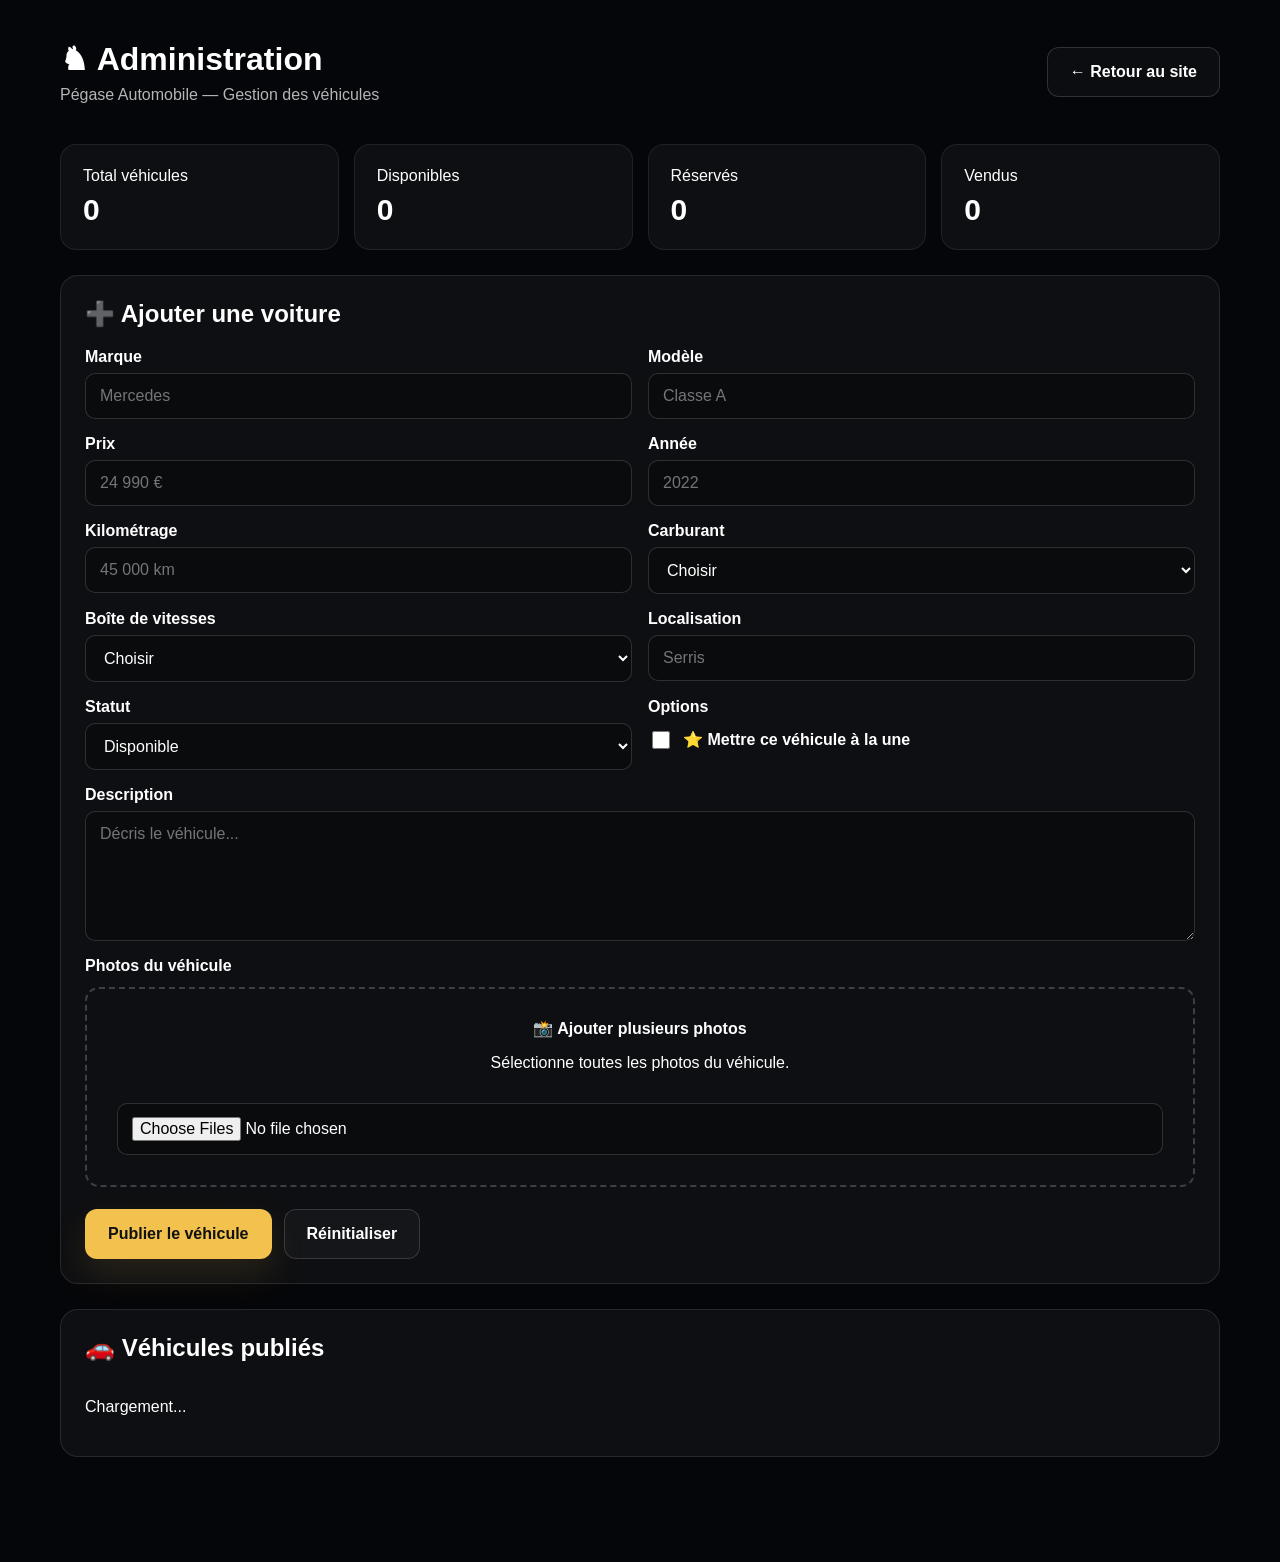
==== admin.html @ f84ac426 "Create     admin.html" ====
<!DOCTYPE html>
<html lang="fr">
<head>
  <meta charset="UTF-8">
  <meta name="viewport" content="width=device-width, initial-scale=1.0">

  <title>Administration | Pégase Automobile</title>

  <link rel="stylesheet" href="style.css">

  <style>
    body {
      min-height: 100vh;
    }

    .admin-page {
      max-width: 1200px;
      margin: 0 auto;
      padding: 40px 20px 80px;
    }

    .admin-top {
      display: flex;
      justify-content: space-between;
      align-items: center;
      gap: 20px;
      margin-bottom: 40px;
    }

    .admin-title h1 {
      margin: 0 0 8px;
    }

    .admin-title p {
      margin: 0;
      opacity: .7;
    }

    .admin-actions {
      display: flex;
      gap: 10px;
      flex-wrap: wrap;
    }

    .admin-card {
      background: rgba(255,255,255,.04);
      border: 1px solid rgba(255,255,255,.1);
      border-radius: 18px;
      padding: 24px;
      margin-bottom: 25px;
    }

    .admin-card h2 {
      margin-top: 0;
    }

    .stats {
      display: grid;
      grid-template-columns: repeat(4, 1fr);
      gap: 15px;
      margin-bottom: 25px;
    }

    .stat {
      padding: 22px;
      border-radius: 16px;
      background: rgba(255,255,255,.04);
      border: 1px solid rgba(255,255,255,.08);
    }

    .stat strong {
      display: block;
      font-size: 30px;
      margin-top: 8px;
    }

    .form-grid {
      display: grid;
      grid-template-columns: repeat(2, 1fr);
      gap: 16px;
    }

    .form-group {
      display: flex;
      flex-direction: column;
      gap: 7px;
    }

    .form-group.full {
      grid-column: 1 / -1;
    }

    .form-group label {
      font-weight: 600;
    }

    .form-group input,
    .form-group select,
    .form-group textarea {
      width: 100%;
      box-sizing: border-box;
      padding: 13px 14px;
      border-radius: 10px;
      border: 1px solid rgba(255,255,255,.15);
      background: rgba(0,0,0,.25);
      color: inherit;
      font: inherit;
    }

    .form-group textarea {
      min-height: 130px;
      resize: vertical;
    }

    .checkbox-row {
      display: flex;
      align-items: center;
      gap: 10px;
      margin-top: 5px;
    }

    .checkbox-row input {
      width: 18px;
      height: 18px;
    }

    .photo-zone {
      border: 2px dashed rgba(255,255,255,.2);
      border-radius: 14px;
      padding: 30px;
      text-align: center;
      margin-top: 5px;
    }

    .photo-zone input {
      margin-top: 15px;
    }

    .admin-submit {
      margin-top: 22px;
      display: flex;
      gap: 12px;
      flex-wrap: wrap;
    }

    .vehicle-list {
      display: grid;
      gap: 15px;
    }

    .vehicle-item {
      display: flex;
      justify-content: space-between;
      align-items: center;
      gap: 20px;
      padding: 18px;
      border-radius: 14px;
      background: rgba(255,255,255,.03);
      border: 1px solid rgba(255,255,255,.08);
    }

    .vehicle-info h3 {
      margin: 0 0 6px;
    }

    .vehicle-info p {
      margin: 4px 0;
      opacity: .7;
    }

    .vehicle-buttons {
      display: flex;
      gap: 8px;
      flex-wrap: wrap;
    }

    .admin-message {
      display: none;
      padding: 14px;
      border-radius: 10px;
      margin-bottom: 20px;
      background: rgba(255,255,255,.06);
    }

    @media (max-width: 800px) {
      .stats {
        grid-template-columns: repeat(2, 1fr);
      }

      .form-grid {
        grid-template-columns: 1fr;
      }

      .form-group.full {
        grid-column: auto;
      }

      .admin-top {
        align-items: flex-start;
        flex-direction: column;
      }

      .vehicle-item {
        align-items: flex-start;
        flex-direction: column;
      }
    }

    @media (max-width: 500px) {
      .stats {
        grid-template-columns: 1fr;
      }
    }
  </style>
</head>

<body>

  <main class="admin-page">

    <header class="admin-top">
      <div class="admin-title">
        <h1>♞ Administration</h1>
        <p>Pégase Automobile — Gestion des véhicules</p>
      </div>

      <div class="admin-actions">
        <a href="index.html" class="button button-outline">
          ← Retour au site
        </a>
      </div>
    </header>


    <div id="adminMessage" class="admin-message"></div>


    <!-- STATISTIQUES -->

    <section class="stats">

      <div class="stat">
        <span>Total véhicules</span>
        <strong id="statTotal">0</strong>
      </div>

      <div class="stat">
        <span>Disponibles</span>
        <strong id="statAvailable">0</strong>
      </div>

      <div class="stat">
        <span>Réservés</span>
        <strong id="statReserved">0</strong>
      </div>

      <div class="stat">
        <span>Vendus</span>
        <strong id="statSold">0</strong>
      </div>

    </section>


    <!-- AJOUTER UNE VOITURE -->

    <section class="admin-card">

      <h2>➕ Ajouter une voiture</h2>

      <form id="carForm">

        <div class="form-grid">

          <div class="form-group">
            <label for="brand">Marque</label>
            <input
              id="brand"
              name="brand"
              type="text"
              placeholder="Mercedes"
              required
            >
          </div>


          <div class="form-group">
            <label for="model">Modèle</label>
            <input
              id="model"
              name="model"
              type="text"
              placeholder="Classe A"
              required
            >
          </div>


          <div class="form-group">
            <label for="price">Prix</label>
            <input
              id="price"
              name="price"
              type="text"
              placeholder="24 990 €"
              required
            >
          </div>


          <div class="form-group">
            <label for="year">Année</label>
            <input
              id="year"
              name="year"
              type="number"
              placeholder="2022"
            >
          </div>


          <div class="form-group">
            <label for="km">Kilométrage</label>
            <input
              id="km"
              name="km"
              type="text"
              placeholder="45 000 km"
            >
          </div>


          <div class="form-group">
            <label for="fuel">Carburant</label>
            <select id="fuel" name="fuel">
              <option value="">Choisir</option>
              <option value="Essence">Essence</option>
              <option value="Diesel">Diesel</option>
              <option value="Hybride">Hybride</option>
              <option value="Électrique">Électrique</option>
            </select>
          </div>


          <div class="form-group">
            <label for="gear">Boîte de vitesses</label>
            <select id="gear" name="gear">
              <option value="">Choisir</option>
              <option value="Automatique">Automatique</option>
              <option value="Manuelle">Manuelle</option>
            </select>
          </div>


          <div class="form-group">
            <label for="location">Localisation</label>
            <input
              id="location"
              name="location"
              type="text"
              placeholder="Serris"
            >
          </div>


          <div class="form-group">
            <label for="status">Statut</label>
            <select id="status" name="status">
              <option value="Disponible">Disponible</option>
              <option value="Réservé">Réservé</option>
              <option value="Vendu">Vendu</option>
            </select>
          </div>


          <div class="form-group">

            <label>Options</label>

            <div class="checkbox-row">
              <input
                id="featured"
                name="featured"
                type="checkbox"
              >

              <label for="featured">
                ⭐ Mettre ce véhicule à la une
              </label>
            </div>

          </div>


          <div class="form-group full">

            <label for="description">
              Description
            </label>

            <textarea
              id="description"
              name="description"
              placeholder="Décris le véhicule..."
            ></textarea>

          </div>


          <div class="form-group full">

            <label>Photos du véhicule</label>

            <div class="photo-zone">

              <strong>
                📸 Ajouter plusieurs photos
              </strong>

              <p>
                Sélectionne toutes les photos du véhicule.
              </p>

              <input
                id="photos"
                name="photos"
                type="file"
                accept="image/*"
                multiple
              >

            </div>

          </div>

        </div>


        <div class="admin-submit">

          <button
            type="submit"
            class="button button-gold"
          >
            Publier le véhicule
          </button>

          <button
            type="reset"
            class="button button-outline"
          >
            Réinitialiser
          </button>

        </div>

      </form>

    </section>


    <!-- VÉHICULES -->

    <section class="admin-card">

      <h2>🚗 Véhicules publiés</h2>

      <div
        id="vehicleList"
        class="vehicle-list"
      >
        <p>Chargement...</p>
      </div>

    </section>

  </main>


  <script src="admin.js"></script>

</body>
</html>
---- style.css ----
/* =====================================================
   PÉGASE AUTOMOBILE — DESIGN V2
===================================================== */

* {
  box-sizing: border-box;
}

html {
  scroll-behavior: smooth;
}

body {
  margin: 0;
  font-family: Inter, Arial, Helvetica, sans-serif;
  background: #050609;
  color: #ffffff;
  overflow-x: hidden;
}

a {
  color: inherit;
}

button,
input,
select {
  font: inherit;
}


/* =====================================================
   VARIABLES
===================================================== */

:root {

  --black: #050609;
  --black-2: #090b10;
  --card: #0e1118;

  --white: #ffffff;
  --gray: #9ca3af;
  --gray-light: #d1d5db;

  --gold: #f2c14e;
  --gold-light: #ffd96a;

  --green: #20c46b;
  --whatsapp: #25d366;

  --red: #ef4444;
  --orange: #f59e0b;

  --border: rgba(255,255,255,.09);

}


/* =====================================================
   HEADER
===================================================== */

.header {

  position: fixed;

  top: 0;
  left: 0;

  width: 100%;

  height: 78px;

  padding: 0 5%;

  display: flex;

  align-items: center;

  justify-content: space-between;

  z-index: 1000;

  background:
    rgba(5,6,9,.72);

  backdrop-filter:
    blur(20px);

  -webkit-backdrop-filter:
    blur(20px);

  border-bottom:
    1px solid var(--border);

}


.logo {

  display: flex;

  align-items: center;

  gap: 8px;

  text-decoration: none;

  font-size: 18px;

  font-weight: 900;

  letter-spacing: 2px;

}


.logo span:nth-child(2) {

  color: var(--white);

}


.logo small {

  color: var(--gold);

  font-size: 8px;

  letter-spacing: 3px;

  align-self: flex-end;

  margin-bottom: 3px;

}


.logo-icon {

  color: var(--gold);

  font-size: 27px;

}


.nav {

  display: flex;

  align-items: center;

  gap: 35px;

}


.nav a {

  position: relative;

  color: #c7cad1;

  text-decoration: none;

  font-size: 14px;

  transition: .25s;

}


.nav a::after {

  content: "";

  position: absolute;

  left: 0;

  bottom: -7px;

  width: 0;

  height: 2px;

  background: var(--gold);

  transition: .25s;

}


.nav a:hover {

  color: white;

}


.nav a:hover::after {

  width: 100%;

}


.header-button {

  display: inline-flex;

  align-items: center;

  justify-content: center;

  padding: 11px 18px;

  border-radius: 10px;

  background: var(--gold);

  color: #111;

  text-decoration: none;

  font-size: 13px;

  font-weight: 800;

  transition: .25s;

}


.header-button:hover {

  transform: translateY(-2px);

  box-shadow:
    0 10px 30px
    rgba(242,193,78,.2);

}


/* =====================================================
   HERO
===================================================== */

.hero {

  min-height: 100vh;

  position: relative;

  display: flex;

  align-items: center;

  padding:
    120px 8%
    80px;

  overflow: hidden;

}


.hero-background {

  position: absolute;

  inset: 0;

  z-index: -3;

  background:

    radial-gradient(
      circle at 75% 45%,
      rgba(242,193,78,.13),
      transparent 30%
    ),

    radial-gradient(
      circle at 15% 80%,
      rgba(0,130,255,.10),
      transparent 35%
    ),

    linear-gradient(
      135deg,
      #050609,
      #0b0d13 50%,
      #050609
    );

}


.hero-background::before {

  content: "";

  position: absolute;

  width: 700px;
  height: 700px;

  right: -300px;
  top: -200px;

  border-radius: 50%;

  border:
    1px solid
    rgba(242,193,78,.12);

  box-shadow:

    0 0 0 80px
      rgba(242,193,78,.025),

    0 0 0 160px
      rgba(242,193,78,.015);

}


.hero-content {

  width: 55%;

  max-width: 750px;

  z-index: 2;

  animation:
    heroAppear
    1s
    ease
    both;

}


.hero-badge {

  display: inline-flex;

  align-items: center;

  gap: 10px;

  color: var(--gold);

  font-size: 11px;

  font-weight: 800;

  letter-spacing: 4px;

  margin-bottom: 25px;

}


.hero-badge span {

  width: 7px;
  height: 7px;

  border-radius: 50%;

  background: var(--gold);

  box-shadow:
    0 0 15px
    var(--gold);

}


.hero h1 {

  margin: 0;

  font-size:
    clamp(55px, 8vw, 105px);

  line-height: .9;

  letter-spacing: -5px;

  font-weight: 800;

}


.hero h1 strong {

  display: block;

  color: var(--gold);

}


.hero-content > p {

  max-width: 570px;

  margin:
    35px 0;

  color: #aeb4bf;

  font-size: 18px;

  line-height: 1.7;

}


.hero-actions {

  display: flex;

  gap: 12px;

  flex-wrap: wrap;

}


.button {

  display: inline-flex;

  align-items: center;

  justify-content: center;

  gap: 10px;

  min-height: 50px;

  padding:
    0 22px;

  border-radius: 12px;

  text-decoration: none;

  font-weight: 800;

  border: 1px solid transparent;

  cursor: pointer;

  transition:
    transform .25s,
    box-shadow .25s,
    background .25s;

}


.button:hover {

  transform:
    translateY(-3px);

}


.button-gold {

  background: var(--gold);

  color: #111;

  box-shadow:
    0 15px 35px
    rgba(242,193,78,.12);

}


.button-gold:hover {

  background:
    var(--gold-light);

  box-shadow:
    0 20px 45px
    rgba(242,193,78,.22);

}


.button-outline {

  border-color:
    rgba(255,255,255,.15);

  color: white;

  background:
    rgba(255,255,255,.03);

}


.button-outline:hover {

  background:
    rgba(255,255,255,.08);

}


.hero-car {

  position: absolute;

  right: 5%;

  bottom: 13%;

  width: 38%;

  height: 380px;

  display: flex;

  align-items: center;

  justify-content: center;

}


.car-glow {

  position: absolute;

  width: 400px;
  height: 180px;

  border-radius: 50%;

  background:
    rgba(242,193,78,.09);

  filter:
    blur(50px);

}


.car-placeholder {

  position: relative;

  width: 420px;

  height: 210px;

  border:
    1px solid
    rgba(242,193,78,.25);

  border-radius:
    50% 45% 18% 18%;

  background:

    linear-gradient(
      135deg,
      #222630,
      #090b10 60%,
      #1b1e27
    );

  box-shadow:

    0 40px 80px
    rgba(0,0,0,.7),

    inset
    0 1px 0
    rgba(255,255,255,.15);

  display: flex;

  flex-direction: column;

  align-items: center;

  justify-content: center;

  transform:
    perspective(700px)
    rotateX(4deg)
    rotateY(-10deg);

}


.car-placeholder::before {

  content: "";

  position: absolute;

  top: 25px;
  left: 90px;

  width: 240px;
  height: 75px;

  background:
    linear-gradient(
      135deg,
      #151923,
      #080a0e
    );

  border:
    1px solid
    rgba(255,255,255,.1);

  border-radius:
    80px 80px 10px 10px;

}


.car-placeholder::after {

  content: "";

  position: absolute;

  bottom: -20px;

  left: 55px;

  width: 60px;
  height: 60px;

  border-radius: 50%;

  background: #030405;

  border:
    8px solid #262a32;

  box-shadow:
    245px 0 0 -8px #262a32,
    245px 0 0 0 #030405;

}


.car-placeholder span {

  position: relative;

  z-index: 2;

  color: var(--gold);

  font-size: 50px;

}


.car-placeholder p {

  position: relative;

  z-index: 2;

  color: #999;

  font-size: 9px;

  letter-spacing: 4px;

}


.hero-scroll {

  position: absolute;

  left: 8%;

  bottom: 30px;

  display: flex;

  align-items: center;

  gap: 12px;

  color: #6f737c;

  font-size: 9px;

  letter-spacing: 4px;

}


.hero-scroll span {

  width: 30px;

  height: 1px;

  background: var(--gold);

}


@keyframes heroAppear {

  from {

    opacity: 0;

    transform:
      translateY(35px);

  }

  to {

    opacity: 1;

    transform:
      translateY(0);

  }

}


/* =====================================================
   SECTIONS
===================================================== */

.section {

  padding:
    120px 7%;

  max-width: 1400px;

  margin: auto;

}


.section-heading {

  display: flex;

  align-items: flex-end;

  justify-content: space-between;

  gap: 30px;

  margin-bottom: 45px;

}


.section-heading.centered {

  display: block;

  text-align: center;

}


.section-label {

  display: block;

  color: var(--gold);

  font-size: 10px;

  font-weight: 900;

  letter-spacing: 4px;

  margin-bottom: 12px;

}


.section-heading h2 {

  margin: 0;

  font-size:
    clamp(38px, 5vw, 60px);

  line-height: 1;

  letter-spacing: -2px;

}


.section-heading p {

  color: var(--gray);

  margin-top: 15px;

}


.stock-count {

  display: flex;

  align-items: center;

  gap: 8px;

  color: var(--gray);

}


.stock-count strong {

  color: var(--gold);

  font-size: 28px;

}


/* =====================================================
   FILTRES
===================================================== */

.filters {

  display: grid;

  grid-template-columns:
    minmax(250px, 2fr)
    repeat(3, 1fr);

  gap: 10px;

  margin-bottom: 35px;

}


.search-box {

  display: flex;

  align-items: center;

  gap: 10px;

  padding:
    0 15px;

  height: 50px;

  background: var(--card);

  border:
    1px solid var(--border);

  border-radius: 12px;

}


.search-box span {

  color: var(--gold);

  font-size: 25px;

}


.search-box input {

  width: 100%;

  height: 100%;

  border: 0;

  outline: 0;

  background: transparent;

  color: white;

}


.search-box input::placeholder {

  color: #666b75;

}


.filters select {

  height: 50px;

  padding:
    0 14px;

  background: var(--card);

  border:
    1px solid var(--border);

  color: #d9dce1;

  border-radius: 12px;

  outline: none;

  cursor: pointer;

}


.filters select:focus {

  border-color:
    rgba(242,193,78,.5);

}


/* =====================================================
   CARTES
===================================================== */

.cars-grid {

  display: grid;

  grid-template-columns:
    repeat(
      auto-fill,
      minmax(290px, 1fr)
    );

  gap: 22px;

}


.car-card {

  position: relative;

  overflow: hidden;

  background:
    linear-gradient(
      145deg,
      #11151d,
      #0b0d12
    );

  border:
    1px solid var(--border);

  border-radius: 20px;

  transition:
    transform .3s,
    border-color .3s,
    box-shadow .3s;

  animation:
    cardAppear .5s ease both;

}


.car-card:hover {

  transform:
    translateY(-8px);

  border-color:
    rgba(242,193,78,.35);

  box-shadow:
    0 25px 60px
    rgba(0,0,0,.4);

}


.car-image {

  position: relative;

  height: 240px;

  overflow: hidden;

  background:
    #171a21;

}


.car-image img {

  width: 100%;

  height: 100%;

  object-fit: cover;

  display: block;

  transition:
    transform .5s;

}


.car-card:hover
.car-image img {

  transform:
    scale(1.05);

}


.car-placeholder-image {

  width: 100%;
  height: 100%;

  display: flex;

  align-items: center;

  justify-content: center;

  flex-direction: column;

  color: #666;

}


.car-placeholder-image strong {

  color: var(--gold);

  font-size: 40px;

}


.status-badge {

  position: absolute;

  top: 14px;

  left: 14px;

  padding:
    7px 10px;

  border-radius: 8px;

  font-size: 10px;

  font-weight: 900;

  letter-spacing: 1px;

  backdrop-filter:
    blur(10px);

}


.status-available {

  background:
    rgba(32,196,107,.9);

  color: #06150d;

}


.status-reserved {

  background:
    rgba(245,158,11,.95);

  color: #181000;

}


.status-sold {

  background:
    rgba(239,68,68,.9);

  color: white;

}


.featured-badge {

  position: absolute;

  top: 14px;

  right: 14px;

  padding:
    7px 10px;

  border-radius: 8px;

  background:
    rgba(242,193,78,.95);

  color: #111;

  font-size: 10px;

  font-weight: 900;

}


.favorite-button {

  position: absolute;

  right: 14px;

  bottom: 14px;

  width: 40px;
  height: 40px;

  border: 0;

  border-radius: 50%;

  background:
    rgba(0,0,0,.65);

  color: white;

  cursor: pointer;

  font-size: 19px;

  z-index: 5;

  transition: .2s;

}


.favorite-button:hover {

  transform:
    scale(1.1);

}


.favorite-button.active {

  color: #ff4f6d;

}


.car-body {

  padding: 22px;

}


.car-body h3 {

  margin: 0;

  font-size: 22px;

}


.car-price {

  margin-top: 8px;

  color: var(--gold);

  font-size: 24px;

  font-weight: 900;

}


.car-meta {

  display: flex;

  flex-wrap: wrap;

  gap: 7px;

  margin:
    17px 0;

}


.car-meta span {

  padding:
    6px 9px;

  background:
    rgba(255,255,255,.05);

  border-radius: 7px;

  color: #bfc3ca;

  font-size: 12px;

}


.car-location {

  color: #9298a3;

  font-size: 13px;

  margin-bottom: 15px;

}


.car-buttons {

  display: grid;

  grid-template-columns: 1fr;

  gap: 8px;

}


.car-button {

  display: flex;

  align-items: center;

  justify-content: center;

  min-height: 43px;

  border-radius: 10px;

  text-decoration: none;

  font-size: 13px;

  font-weight: 800;

  border: 0;

  cursor: pointer;

}


.car-button-details {

  background:
    rgba(255,255,255,.07);

  color: white;

}


.car-button-contact {

  background:
    var(--green);

  color: #06130c;

}


@keyframes cardAppear {

  from {

    opacity: 0;

    transform:
      translateY(20px);

  }

  to {

    opacity: 1;

    transform:
      translateY(0);

  }

}


/* =====================================================
   LOADING
===================================================== */

.loading {

  display: flex;

  flex-direction: column;

  align-items: center;

  justify-content: center;

  min-height: 200px;

  color: #777;

}


.loader {

  width: 35px;
  height: 35px;

  border:
    3px solid
    rgba(255,255,255,.1);

  border-top-color:
    var(--gold);

  border-radius: 50%;

  animation:
    spin .8s linear infinite;

}


@keyframes spin {

  to {

    transform:
      rotate(360deg);

  }

}


.empty {

  padding:
    70px 20px;

  text-align: center;

  color: #777;

}


.empty > div {

  font-size: 50px;

}


.empty h3 {

  color: white;

  font-size: 25px;

}


/* =====================================================
   SERVICES
===================================================== */

.services-section {

  max-width: none;

  background:
    linear-gradient(
      180deg,
      #080a0f,
      #0b0e14
    );

}


.services-grid {

  max-width: 1200px;

  margin: 55px auto 0;

  display: grid;

  grid-template-columns:
    repeat(3, 1fr);

  gap: 20px;

}


.service-card {

  padding: 35px;

  background:
    rgba(255,255,255,.025);

  border:
    1px solid var(--border);

  border-radius: 20px;

  transition: .3s;

}


.service-card:hover {

  transform:
    translateY(-6px);

  border-color:
    rgba(242,193,78,.25);

}


.service-icon {

  display: flex;

  align-items: center;

  justify-content: center;

  width: 55px;
  height: 55px;

  margin-bottom: 25px;

  border-radius: 14px;

  background:
    rgba(242,193,78,.1);

  color: var(--gold);

  font-size: 27px;

}


.service-card h3 {

  font-size: 23px;

  margin: 0 0 12px;

}


.service-card p {

  color: #969ca7;

  line-height: 1.7;

}


/* =====================================================
   CONTACT
===================================================== */

.contact-section {

  position: relative;

  padding:
    120px 7%;

  text-align: center;

  overflow: hidden;

  background:
    radial-gradient(
      circle at center,
      rgba(242,193,78,.09),
      transparent 40%
    );

}


.contact-content {

  max-width: 700px;

  margin: auto;

}


.contact-content h2 {

  margin:
    15px 0;

  font-size:
    clamp(38px,5vw,60px);

  letter-spacing: -2px;

}


.contact-content p {

  color: #999fa9;

  font-size: 17px;

}


.contact-actions {

  display: flex;

  justify-content: center;

  gap: 10px;

  margin-top: 30px;

}


.button-green {

  background:
    var(--green);

  color:
    #06130c;

}


.button-whatsapp {

  background:
    var(--whatsapp);

  color:
    #04150b;

}


/* =====================================================
   FOOTER
===================================================== */

.footer {

  padding:
    50px 7%
    25px;

  background:
    #030407;

  border-top:
    1px solid var(--border);

}


.footer-brand {

  margin-bottom: 35px;

}


.footer-brand p {

  color: #666b74;

  margin-top: 15px;

}


.footer-links {

  display: flex;

  gap: 25px;

  margin-bottom: 35px;

}


.footer-links a {

  color: #999;

  text-decoration: none;

  font-size: 13px;

}


.footer-links a:hover {

  color: var(--gold);

}


.footer-bottom {

  display: flex;

  justify-content: space-between;

  padding-top: 20px;

  border-top:
    1px solid var(--border);

  color: #555;

  font-size: 12px;

}


.footer-bottom a {

  color: #777;

  text-decoration: none;

}


.footer-bottom a:hover {

  color: var(--gold);

}


/* =====================================================
   MOBILE
===================================================== */

@media (max-width: 900px) {

  .nav {

    display: none;

  }

  .hero {

    padding:
      120px 6%
      70px;

  }

  .hero-content {

    width: 100%;

  }

  .hero-car {

    display: none;

  }

  .hero h1 {

    letter-spacing:
      -3px;

  }

  .filters {

    grid-template-columns:
      1fr 1fr;

  }

  .search-box {

    grid-column:
      1 / -1;

  }

  .services-grid {

    grid-template-columns:
      1fr;

  }

}


@media (max-width: 600px) {

  .header {

    height: 68px;

    padding:
      0 5%;

  }

  .header-button {

    display: none;

  }

  .logo {

    font-size: 15px;

  }

  .logo-icon {

    font-size: 22px;

  }

  .logo small {

    font-size: 6px;

  }

  .hero {

    min-height:
      100svh;

  }

  .hero h1 {

    font-size:
      56px;

  }

  .hero-content > p {

    font-size:
      16px;

  }

  .hero-actions {

    flex-direction:
      column;

  }

  .hero-actions .button {

    width: 100%;

  }

  .section {

    padding:
      80px 5%;

  }

  .section-heading {

    align-items:
      flex-start;

    flex-direction:
      column;

  }

  .filters {

    grid-template-columns:
      1fr;

  }

  .search-box {

    grid-column:
      auto;

  }

  .cars-grid {

    grid-template-columns:
      1fr;

  }

  .contact-actions {

    flex-direction:
      column;

  }

  .contact-actions .button {

    width: 100%;

  }

  .footer-links {

    flex-wrap:
      wrap;

  }

  .footer-bottom {

    flex-direction:
      column;

    gap: 15px;

  }

}
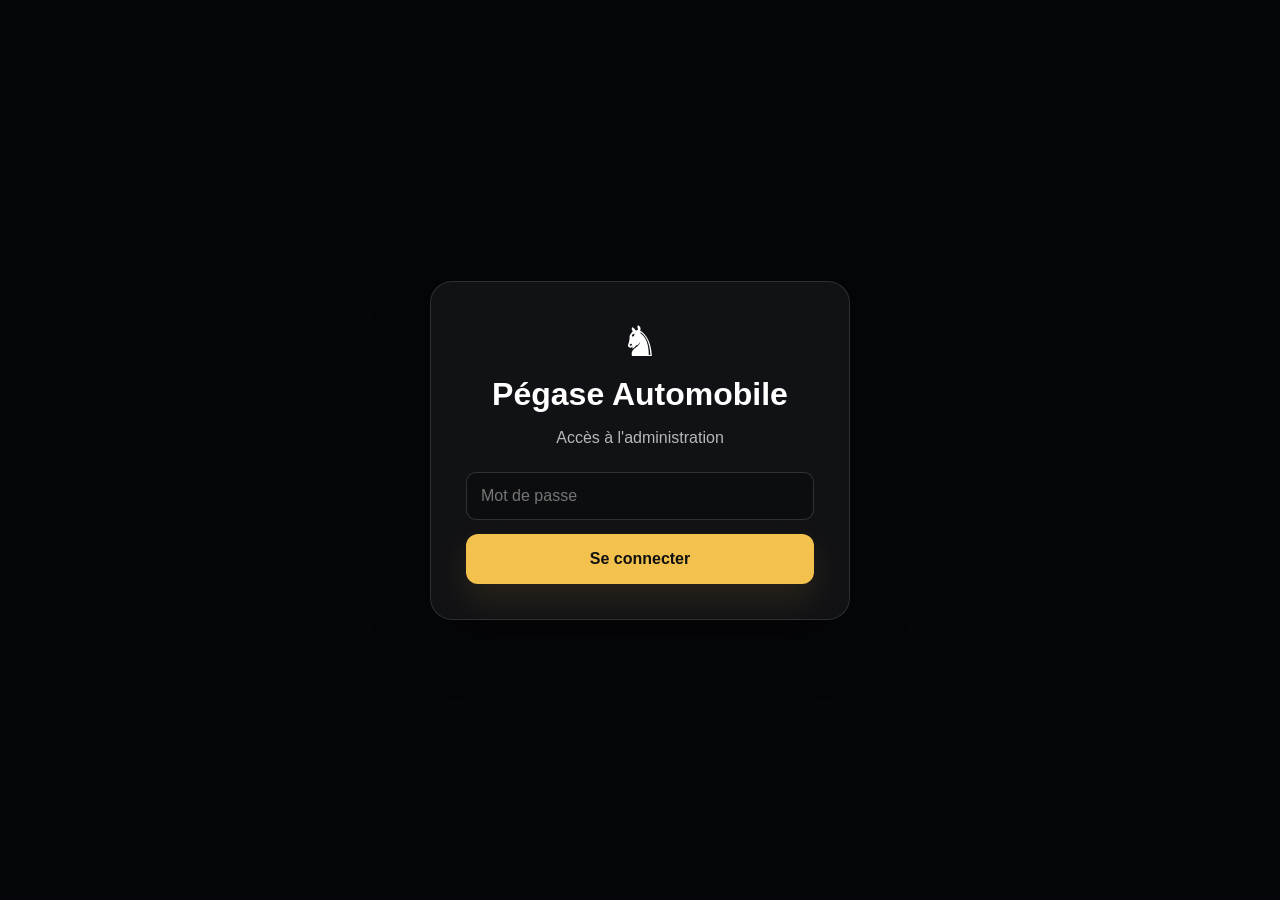
==== commit 56294a7b: "Update admin.html" ====
--- a/admin.html
+++ b/admin.html
@@ -11,6 +11,69 @@
   <style>
     body {
       min-height: 100vh;
+    }
+
+    /* CONNEXION */
+
+    #loginScreen {
+      min-height: 100vh;
+      display: flex;
+      align-items: center;
+      justify-content: center;
+      padding: 20px;
+    }
+
+    .login-box {
+      width: 100%;
+      max-width: 420px;
+      padding: 35px;
+      border-radius: 22px;
+      background: rgba(255,255,255,.05);
+      border: 1px solid rgba(255,255,255,.12);
+      box-shadow: 0 20px 60px rgba(0,0,0,.3);
+      text-align: center;
+    }
+
+    .login-logo {
+      font-size: 42px;
+      margin-bottom: 10px;
+    }
+
+    .login-box h1 {
+      margin: 0 0 8px;
+    }
+
+    .login-box p {
+      opacity: .7;
+      margin-bottom: 25px;
+    }
+
+    .login-box input {
+      width: 100%;
+      box-sizing: border-box;
+      padding: 14px;
+      border-radius: 10px;
+      border: 1px solid rgba(255,255,255,.15);
+      background: rgba(0,0,0,.25);
+      color: inherit;
+      font-size: 16px;
+      margin-bottom: 14px;
+    }
+
+    .login-box button {
+      width: 100%;
+    }
+
+    #loginError {
+      display: none;
+      margin-top: 15px;
+      color: #ff7777;
+    }
+
+    /* ADMIN */
+
+    #adminPanel {
+      display: none;
     }
 
     .admin-page {
@@ -216,265 +279,324 @@
 
 <body>
 
-  <main class="admin-page">
-
-    <header class="admin-top">
-      <div class="admin-title">
-        <h1>♞ Administration</h1>
-        <p>Pégase Automobile — Gestion des véhicules</p>
+  <!-- CONNEXION -->
+
+  <div id="loginScreen">
+
+    <div class="login-box">
+
+      <div class="login-logo">♞</div>
+
+      <h1>Pégase Automobile</h1>
+
+      <p>Accès à l'administration</p>
+
+      <form id="loginForm">
+
+        <input
+          id="adminPassword"
+          type="password"
+          placeholder="Mot de passe"
+          autocomplete="current-password"
+          required
+        >
+
+        <button
+          type="submit"
+          class="button button-gold"
+        >
+          Se connecter
+        </button>
+
+      </form>
+
+      <div id="loginError">
+        Mot de passe incorrect.
       </div>
 
-      <div class="admin-actions">
-        <a href="index.html" class="button button-outline">
-          ← Retour au site
-        </a>
-      </div>
-    </header>
-
-
-    <div id="adminMessage" class="admin-message"></div>
-
-
-    <!-- STATISTIQUES -->
-
-    <section class="stats">
-
-      <div class="stat">
-        <span>Total véhicules</span>
-        <strong id="statTotal">0</strong>
-      </div>
-
-      <div class="stat">
-        <span>Disponibles</span>
-        <strong id="statAvailable">0</strong>
-      </div>
-
-      <div class="stat">
-        <span>Réservés</span>
-        <strong id="statReserved">0</strong>
-      </div>
-
-      <div class="stat">
-        <span>Vendus</span>
-        <strong id="statSold">0</strong>
-      </div>
-
-    </section>
-
-
-    <!-- AJOUTER UNE VOITURE -->
-
-    <section class="admin-card">
-
-      <h2>➕ Ajouter une voiture</h2>
-
-      <form id="carForm">
-
-        <div class="form-grid">
-
-          <div class="form-group">
-            <label for="brand">Marque</label>
-            <input
-              id="brand"
-              name="brand"
-              type="text"
-              placeholder="Mercedes"
-              required
-            >
-          </div>
-
-
-          <div class="form-group">
-            <label for="model">Modèle</label>
-            <input
-              id="model"
-              name="model"
-              type="text"
-              placeholder="Classe A"
-              required
-            >
-          </div>
-
-
-          <div class="form-group">
-            <label for="price">Prix</label>
-            <input
-              id="price"
-              name="price"
-              type="text"
-              placeholder="24 990 €"
-              required
-            >
-          </div>
-
-
-          <div class="form-group">
-            <label for="year">Année</label>
-            <input
-              id="year"
-              name="year"
-              type="number"
-              placeholder="2022"
-            >
-          </div>
-
-
-          <div class="form-group">
-            <label for="km">Kilométrage</label>
-            <input
-              id="km"
-              name="km"
-              type="text"
-              placeholder="45 000 km"
-            >
-          </div>
-
-
-          <div class="form-group">
-            <label for="fuel">Carburant</label>
-            <select id="fuel" name="fuel">
-              <option value="">Choisir</option>
-              <option value="Essence">Essence</option>
-              <option value="Diesel">Diesel</option>
-              <option value="Hybride">Hybride</option>
-              <option value="Électrique">Électrique</option>
-            </select>
-          </div>
-
-
-          <div class="form-group">
-            <label for="gear">Boîte de vitesses</label>
-            <select id="gear" name="gear">
-              <option value="">Choisir</option>
-              <option value="Automatique">Automatique</option>
-              <option value="Manuelle">Manuelle</option>
-            </select>
-          </div>
-
-
-          <div class="form-group">
-            <label for="location">Localisation</label>
-            <input
-              id="location"
-              name="location"
-              type="text"
-              placeholder="Serris"
-            >
-          </div>
-
-
-          <div class="form-group">
-            <label for="status">Statut</label>
-            <select id="status" name="status">
-              <option value="Disponible">Disponible</option>
-              <option value="Réservé">Réservé</option>
-              <option value="Vendu">Vendu</option>
-            </select>
-          </div>
-
-
-          <div class="form-group">
-
-            <label>Options</label>
-
-            <div class="checkbox-row">
-              <input
-                id="featured"
-                name="featured"
-                type="checkbox"
-              >
-
-              <label for="featured">
-                ⭐ Mettre ce véhicule à la une
-              </label>
-            </div>
-
-          </div>
-
-
-          <div class="form-group full">
-
-            <label for="description">
-              Description
-            </label>
-
-            <textarea
-              id="description"
-              name="description"
-              placeholder="Décris le véhicule..."
-            ></textarea>
-
-          </div>
-
-
-          <div class="form-group full">
-
-            <label>Photos du véhicule</label>
-
-            <div class="photo-zone">
-
-              <strong>
-                📸 Ajouter plusieurs photos
-              </strong>
-
-              <p>
-                Sélectionne toutes les photos du véhicule.
-              </p>
-
-              <input
-                id="photos"
-                name="photos"
-                type="file"
-                accept="image/*"
-                multiple
-              >
-
-            </div>
-
-          </div>
+    </div>
+
+  </div>
+
+
+  <!-- ADMINISTRATION -->
+
+  <div id="adminPanel">
+
+    <main class="admin-page">
+
+      <header class="admin-top">
+
+        <div class="admin-title">
+
+          <h1>♞ Administration</h1>
+
+          <p>
+            Pégase Automobile — Gestion des véhicules
+          </p>
 
         </div>
 
-
-        <div class="admin-submit">
-
-          <button
-            type="submit"
-            class="button button-gold"
-          >
-            Publier le véhicule
-          </button>
-
-          <button
-            type="reset"
+        <div class="admin-actions">
+
+          <a
+            href="index.html"
             class="button button-outline"
           >
-            Réinitialiser
+            ← Retour au site
+          </a>
+
+          <button
+            id="logoutButton"
+            type="button"
+            class="button button-outline"
+          >
+            Déconnexion
           </button>
 
         </div>
 
-      </form>
-
-    </section>
-
-
-    <!-- VÉHICULES -->
-
-    <section class="admin-card">
-
-      <h2>🚗 Véhicules publiés</h2>
+      </header>
+
 
       <div
-        id="vehicleList"
-        class="vehicle-list"
-      >
-        <p>Chargement...</p>
-      </div>
-
-    </section>
-
-  </main>
+        id="adminMessage"
+        class="admin-message"
+      ></div>
+
+
+      <!-- STATISTIQUES -->
+
+      <section class="stats">
+
+        <div class="stat">
+          <span>Total véhicules</span>
+          <strong id="statTotal">0</strong>
+        </div>
+
+        <div class="stat">
+          <span>Disponibles</span>
+          <strong id="statAvailable">0</strong>
+        </div>
+
+        <div class="stat">
+          <span>Réservés</span>
+          <strong id="statReserved">0</strong>
+        </div>
+
+        <div class="stat">
+          <span>Vendus</span>
+          <strong id="statSold">0</strong>
+        </div>
+
+      </section>
+
+
+      <!-- AJOUTER -->
+
+      <section class="admin-card">
+
+        <h2>➕ Ajouter une voiture</h2>
+
+        <form id="carForm">
+
+          <div class="form-grid">
+
+            <div class="form-group">
+              <label for="brand">Marque</label>
+              <input
+                id="brand"
+                name="brand"
+                type="text"
+                placeholder="Mercedes"
+                required
+              >
+            </div>
+
+            <div class="form-group">
+              <label for="model">Modèle</label>
+              <input
+                id="model"
+                name="model"
+                type="text"
+                placeholder="Classe A"
+                required
+              >
+            </div>
+
+            <div class="form-group">
+              <label for="price">Prix</label>
+              <input
+                id="price"
+                name="price"
+                type="text"
+                placeholder="24 990 €"
+                required
+              >
+            </div>
+
+            <div class="form-group">
+              <label for="year">Année</label>
+              <input
+                id="year"
+                name="year"
+                type="number"
+                placeholder="2022"
+              >
+            </div>
+
+            <div class="form-group">
+              <label for="km">Kilométrage</label>
+              <input
+                id="km"
+                name="km"
+                type="text"
+                placeholder="45 000 km"
+              >
+            </div>
+
+            <div class="form-group">
+              <label for="fuel">Carburant</label>
+              <select id="fuel" name="fuel">
+                <option value="">Choisir</option>
+                <option value="Essence">Essence</option>
+                <option value="Diesel">Diesel</option>
+                <option value="Hybride">Hybride</option>
+                <option value="Électrique">Électrique</option>
+              </select>
+            </div>
+
+            <div class="form-group">
+              <label for="gear">Boîte de vitesses</label>
+              <select id="gear" name="gear">
+                <option value="">Choisir</option>
+                <option value="Automatique">Automatique</option>
+                <option value="Manuelle">Manuelle</option>
+              </select>
+            </div>
+
+            <div class="form-group">
+              <label for="location">Localisation</label>
+              <input
+                id="location"
+                name="location"
+                type="text"
+                placeholder="Serris"
+              >
+            </div>
+
+            <div class="form-group">
+              <label for="status">Statut</label>
+              <select id="status" name="status">
+                <option value="Disponible">Disponible</option>
+                <option value="Réservé">Réservé</option>
+                <option value="Vendu">Vendu</option>
+              </select>
+            </div>
+
+            <div class="form-group">
+
+              <label>Options</label>
+
+              <div class="checkbox-row">
+
+                <input
+                  id="featured"
+                  name="featured"
+                  type="checkbox"
+                >
+
+                <label for="featured">
+                  ⭐ Mettre ce véhicule à la une
+                </label>
+
+              </div>
+
+            </div>
+
+            <div class="form-group full">
+
+              <label for="description">
+                Description
+              </label>
+
+              <textarea
+                id="description"
+                name="description"
+                placeholder="Décris le véhicule..."
+              ></textarea>
+
+            </div>
+
+            <div class="form-group full">
+
+              <label>Photos du véhicule</label>
+
+              <div class="photo-zone">
+
+                <strong>
+                  📸 Ajouter plusieurs photos
+                </strong>
+
+                <p>
+                  Sélectionne toutes les photos du véhicule.
+                </p>
+
+                <input
+                  id="photos"
+                  name="photos"
+                  type="file"
+                  accept="image/*"
+                  multiple
+                >
+
+              </div>
+
+            </div>
+
+          </div>
+
+          <div class="admin-submit">
+
+            <button
+              type="submit"
+              class="button button-gold"
+            >
+              Publier le véhicule
+            </button>
+
+            <button
+              type="reset"
+              class="button button-outline"
+            >
+              Réinitialiser
+            </button>
+
+          </div>
+
+        </form>
+
+      </section>
+
+
+      <!-- VÉHICULES -->
+
+      <section class="admin-card">
+
+        <h2>🚗 Véhicules publiés</h2>
+
+        <div
+          id="vehicleList"
+          class="vehicle-list"
+        >
+          <p>Chargement...</p>
+        </div>
+
+      </section>
+
+    </main>
+
+  </div>
 
 
   <script src="admin.js"></script>
